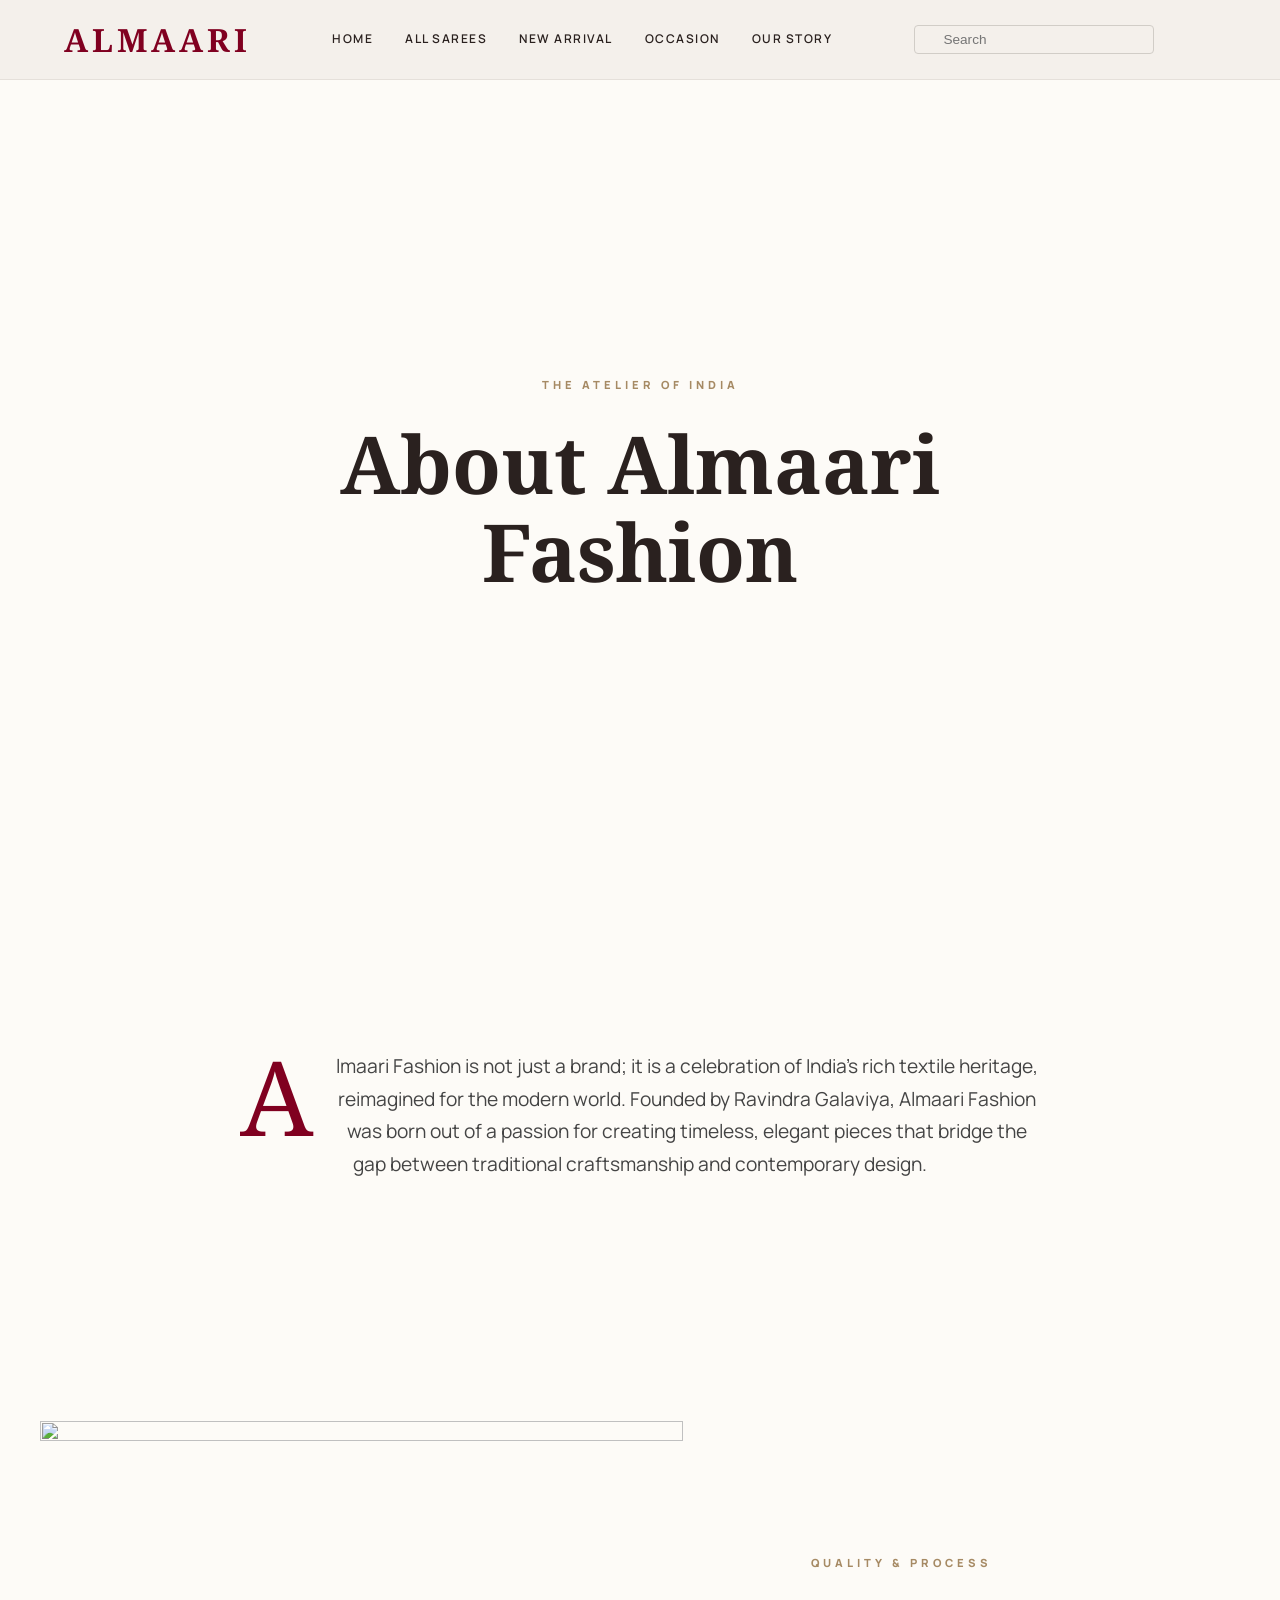
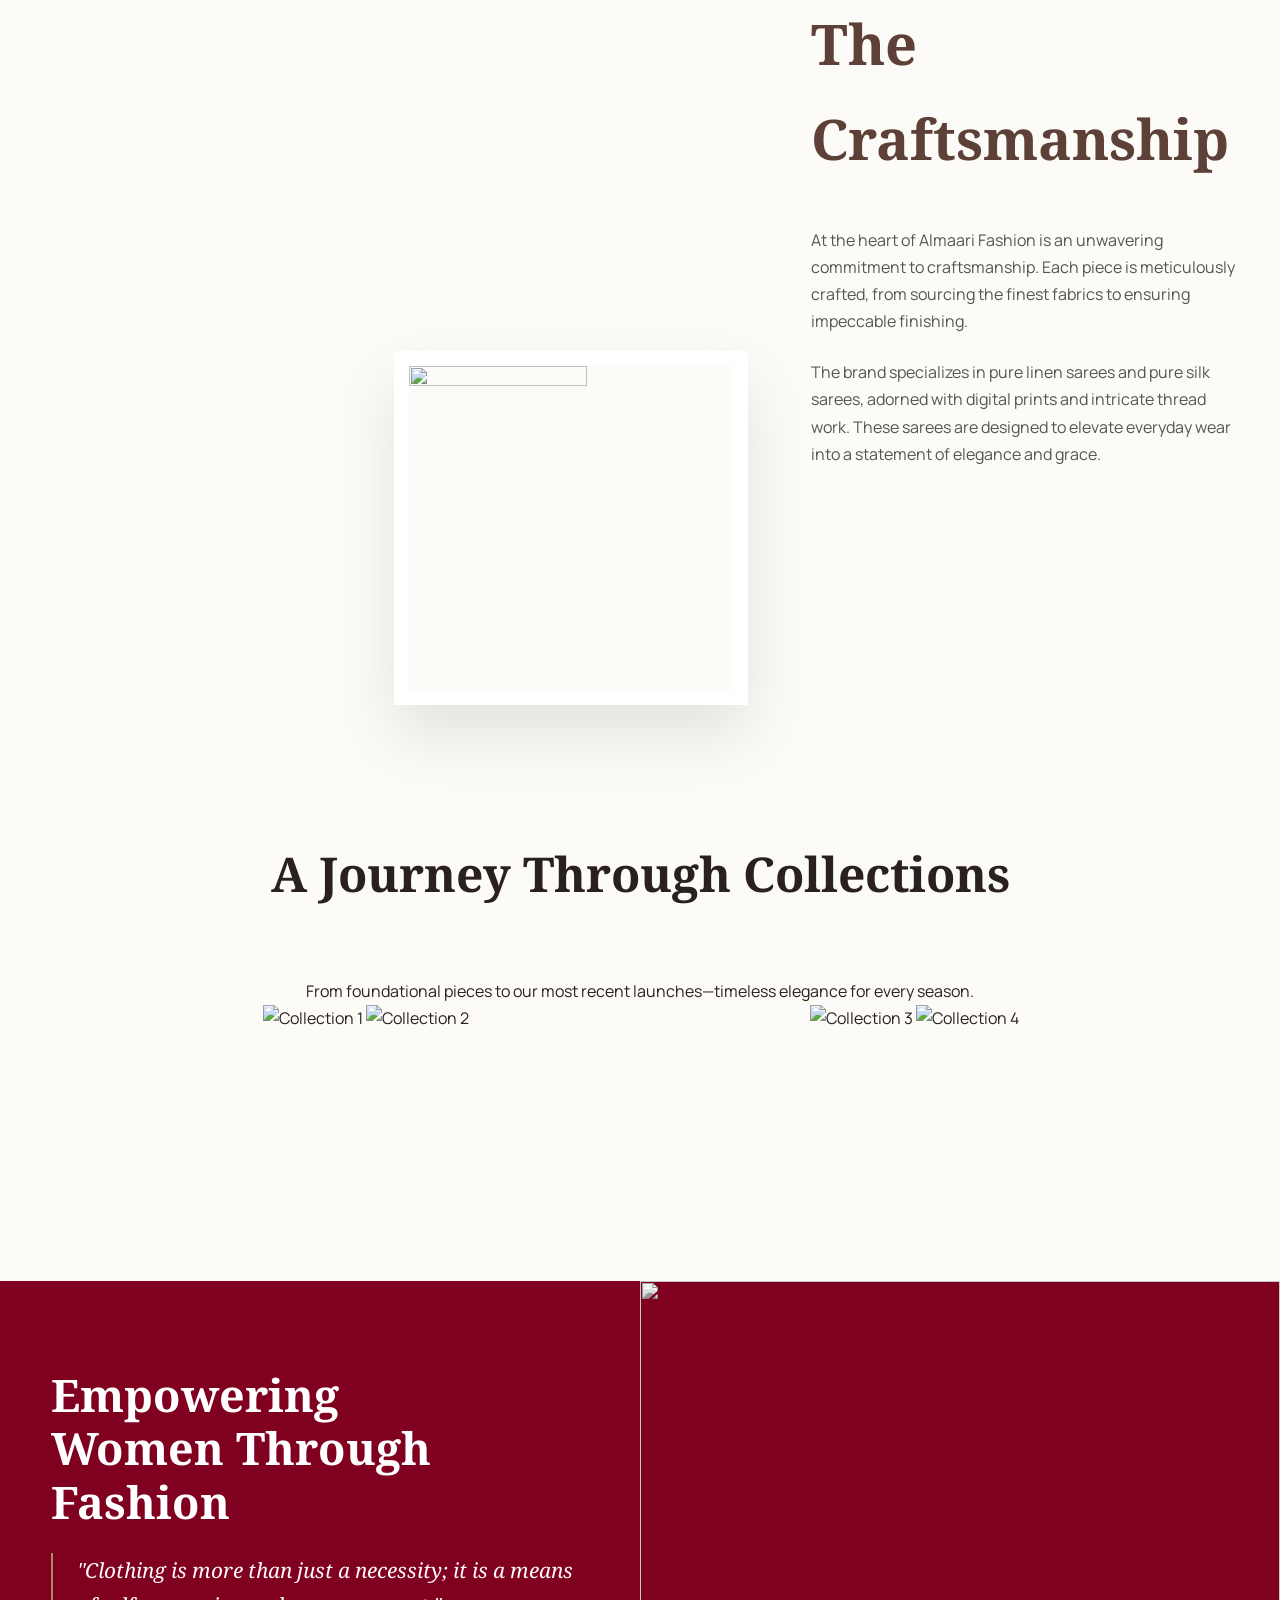
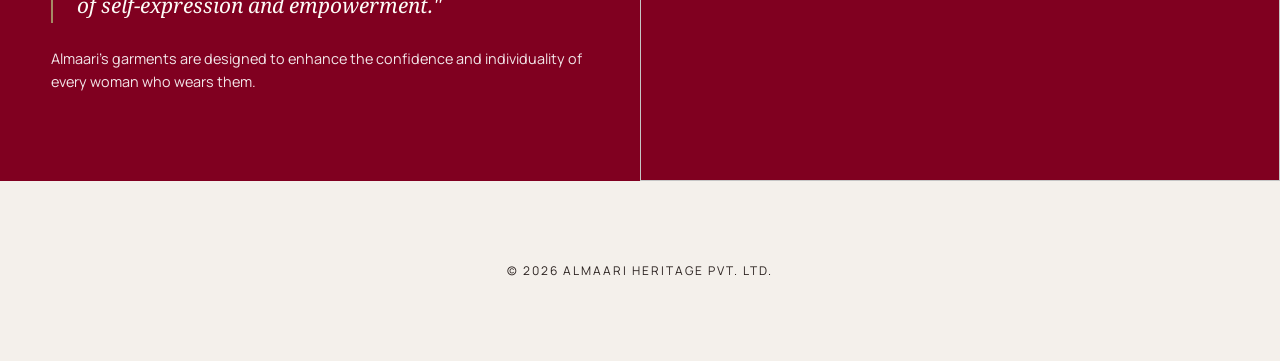
==== about.html @ ff7376d3 "Initialised the Project" ====
<!DOCTYPE html>
<html lang="en">
<head>
    <meta charset="UTF-8">
    <meta name="viewport" content="width=device-width, initial-scale=1.0">
    <title>ALMAARI | Our Story</title>
    <link href="https://fonts.googleapis.com/css2?family=Manrope:wght@400;600;700;800&family=Noto+Serif:ital,wght@0,400;0,700;1,400&display=swap" rel="stylesheet">
    <link rel="stylesheet" href="about.css">
    <script src="https://unpkg.com/lucide@latest"></script>
</head>
<body>

    <header class="navbar">
        <a href="index.html" class="logo">ALMAARI</a>
        <nav class="main-nav">
            <a href="index.html">HOME</a>
            <a href="all-sarees.html">ALL SAREES</a>
            <a href="new-arrival.html">NEW ARRIVAL</a>
            <a href="occasion.html">OCCASION</a>
            <a href="about.html">OUR STORY</a>
        </nav>
        <div class="nav-actions">
            <div class="search-bar"><i data-lucide="search"></i><input type="text" placeholder="Search"></div>
            <div class="nav-icons">
                <a href="wishlist.html"><i data-lucide="heart"></i></a>
                <a href="cart.html"><i data-lucide="shopping-bag"></i></a>
                <a href="account.html"><i data-lucide="user"></i></a>
            </div>
        </div>
    </header>

    <section class="about-hero">
        <div class="hero-content">
            <span class="label">THE ATELIER OF INDIA</span>
            <h1>About Almaari<br>Fashion</h1>
        </div>
    </section>

    <section class="intro-section">
        <div class="container">
            <p class="drop-cap-text">
                <span class="drop-cap">A</span>lmaari Fashion is not just a brand; it is a celebration of India's rich textile heritage, reimagined for the modern world. Founded by Ravindra Galaviya, Almaari Fashion was born out of a passion for creating timeless, elegant pieces that bridge the gap between traditional craftsmanship and contemporary design.
            </p>
        </div>
    </section>

    <section class="craftsmanship-section">
        <div class="container craft-grid">
            <div class="craft-images">
                <img src="https://images.unsplash.com/photo-1610030469983-98e550d6193c?auto=format&fit=crop&q=80" class="img-base">
                <img src="https://images.unsplash.com/photo-1505330622279-bf7d7fc918f4?auto=format&fit=crop&q=80" class="img-overlay-frame">
            </div>
            <div class="craft-text">
                <span class="label">QUALITY & PROCESS</span>
                <h2>The Craftsmanship</h2>
                <p>At the heart of Almaari Fashion is an unwavering commitment to craftsmanship. Each piece is meticulously crafted, from sourcing the finest fabrics to ensuring impeccable finishing.</p>
                <p>The brand specializes in pure linen sarees and pure silk sarees, adorned with digital prints and intricate thread work. These sarees are designed to elevate everyday wear into a statement of elegance and grace.</p>
            </div>
        </div>
    </section>

    <section class="journey-section">
        <div class="container">
            <div class="journey-header">
                <h2>A Journey Through Collections</h2>
                <p>From foundational pieces to our most recent launches—timeless elegance for every season.</p>
            </div>
            <div class="journey-grid">
                <div class="grid-left">
                    <img src="https://images.unsplash.com/photo-1583391733956-3750e0ff4e8b?auto=format&fit=crop&q=80" alt="Collection 1">
                    <img src="https://images.unsplash.com/photo-1544441893-675973eebb39?auto=format&fit=crop&q=80" alt="Collection 2">
                </div>
                <div class="grid-right">
                    <img src="https://images.unsplash.com/photo-1617627143750-d86bc21e42bb?auto=format&fit=crop&q=80" alt="Collection 3">
                    <img src="https://images.unsplash.com/photo-1528459801416-a9e53bbf4e17?auto=format&fit=crop&q=80" alt="Collection 4">
                </div>
            </div>
        </div>
    </section>

    <section class="empowerment-section">
        <div class="empowerment-container">
            <div class="empower-text">
                <h2>Empowering<br>Women Through<br>Fashion</h2>
                <blockquote class="quote">
                    "Clothing is more than just a necessity; it is a means of self-expression and empowerment."
                </blockquote>
                <p>Almaari's garments are designed to enhance the confidence and individuality of every woman who wears them.</p>
            </div>
            <div class="empower-visual">
                <img src="https://images.unsplash.com/photo-1534528741775-53994a69daeb?auto=format&fit=crop&q=80" class="portrait-bw">
            </div>
        </div>
    </section>

    <footer class="main-footer">
        <p>&copy; 2026 ALMAARI HERITAGE PVT. LTD.</p>
    </footer>

    <script>lucide.createIcons();</script>
</body>
</html>
---- about.css ----
/* --- UNIVERSAL ROOT --- */
:root {
    --primary: #800020;
    --secondary: #5D4037;
    --tertiary: #A68A64;
    --neutral: #FDFBF7;
    --white: #FFFFFF;
    --text-dark: #2A211F;
    --border: #E5E0DA;
}

* { margin: 0; padding: 0; box-sizing: border-box; }
body { font-family: 'Manrope', sans-serif; background: var(--neutral); color: var(--text-dark); line-height: 1.7; overflow-x: hidden; }

/* --- FIXED NAVBAR (LOCKED) --- */
.navbar { 
    display: flex; justify-content: space-between; align-items: center; 
    padding: 0 5%; background: #F4F0EB; border-bottom: 1px solid #E5E0DA;
    position: fixed; top: 0; left: 0; width: 100%; height: 80px; z-index: 1000;
}
.logo { font-family: 'Noto Serif', serif; font-size: 2rem; color: var(--primary); letter-spacing: 4px; font-weight: 700; text-decoration: none; text-transform: uppercase; line-height: 80px; }
.main-nav { display: flex; gap: 2rem; height: 80px; align-items: center; }
.main-nav a { text-decoration: none; color: #2A211F; font-size: 0.75rem; font-weight: 600; letter-spacing: 1.5px; transition: 0.3s; }
.main-nav a.active { color: var(--primary); }
.nav-actions { display: flex; align-items: center; gap: 1.5rem; }
.search-bar { display: flex; align-items: center; border: 1px solid #D1CDC7; padding: 0.4rem 1rem; border-radius: 4px; width: 240px; }
.search-bar input { border: none; background: transparent; outline: none; width: 100%; padding-left: 0.8rem; font-size: 0.85rem; }
.nav-icons { display: flex; gap: 1.2rem; }
.nav-icons svg { width: 20px; height: 20px; stroke-width: 1.2px; color: #2A211F; }

/* --- HERO SECTION --- */
.about-hero {
    height: 90vh;
    margin-top: 80px;
    background: linear-gradient(to bottom, rgba(253,251,247,0) 60%, rgba(253,251,247,1) 100%),
                url('https://images.unsplash.com/photo-1610030469983-98e550d6193c?auto=format&fit=crop&q=80');
    background-size: cover; background-position: center;
    display: flex; align-items: center; justify-content: center; text-align: center;
}
.hero-content h1 { font-family: 'Noto Serif', serif; font-size: 5rem; color: var(--text-dark); line-height: 1.1; }
.label { font-size: 0.7rem; font-weight: 800; letter-spacing: 4px; color: var(--tertiary); display: block; margin-bottom: 1.5rem; }

/* --- INTRO & DROP CAP --- */
.container { max-width: 1200px; margin: 0 auto; padding: 0 5%; }
.intro-section { padding: 10rem 0; text-align: center; }
.drop-cap-text { font-size: 1.2rem; color: #444; max-width: 800px; margin: 0 auto; }
.drop-cap { float: left; font-family: 'Noto Serif', serif; font-size: 6.5rem; line-height: 0.7; color: var(--primary); margin: 10px 20px 0 0; }

/* --- CRAFTSMANSHIP (THE OVERLAP) --- */
.craft-grid { display: grid; grid-template-columns: 1.2fr 0.8fr; gap: 8rem; align-items: center; padding: 5rem 0; }
.craft-images { position: relative; }
.img-base { width: 100%; aspect-ratio: 4/5; object-fit: cover; }
.img-overlay-frame { 
    position: absolute; bottom: -10%; right: -10%; width: 55%; aspect-ratio: 1/1; 
    border: 15px solid var(--white); box-shadow: 0 30px 60px rgba(0,0,0,0.1); object-fit: cover; 
}
.craft-text h2 { font-family: 'Noto Serif', serif; font-size: 3.5rem; margin-bottom: 2.5rem; color: var(--secondary); }
.craft-text p { margin-bottom: 1.5rem; color: #555; }

/* --- JOURNEY GALLERY --- */
.journey-section { padding: 8rem 0; text-align: center; }
.journey-header h2 { font-family: 'Noto Serif', serif; font-size: 3rem; margin-bottom: 4rem; }
.journey-grid { display: grid; grid-template-columns: 1fr 1fr; gap: 1.5rem; }
.grid-left img, .grid-right img { width: 100%; object-fit: cover; margin-bottom: 1.5rem; }
.grid-left img:first-child { height: 600px; }
.grid-right img:first-child { height: 350px; }

/* --- EMPOWERMENT (MAROON BOX) --- */
/* --- COMPACT EMPOWERMENT SECTION --- */
.empowerment-section { 
    background: var(--primary); 
    display: flex; 
    min-height: 500px; /* Reduced from 700px */
    margin-top: 6rem;   /* Reduced top margin */
}

.empowerment-container { 
    display: grid; 
    grid-template-columns: 1fr 1fr; 
    width: 100%; 
}

.empower-text { 
    padding: 6% 8%; /* Significantly reduced padding */
    display: flex; 
    flex-direction: column; 
    justify-content: center; 
    color: var(--white); 
}

.empower-text h2 { 
    font-family: 'Noto Serif', serif; 
    font-size: 2.8rem; /* Scaled down from 4rem */
    line-height: 1.2; 
    margin-bottom: 1.5rem; 
}

.quote { 
    font-family: 'Noto Serif', serif; 
    font-style: italic; 
    font-size: 1.3rem; /* Scaled down from 1.6rem */
    border-left: 2px solid var(--tertiary); 
    padding-left: 1.5rem; 
    margin-bottom: 1.5rem; 
    color: var(--neutral); 
}

.empower-text p {
    font-size: 0.9rem;
    line-height: 1.6;
    opacity: 0.9;
}

.empower-visual {
    height: 500px; /* Matches the new min-height */
    overflow: hidden;
}

.portrait-bw { 
    width: 100%; 
    height: 100%; 
    object-fit: cover; 
    filter: grayscale(100%) contrast(1.1); 
}

/* Responsive adjustment */
@media (max-width: 1024px) {
    .empowerment-section { min-height: auto; }
    .empower-visual { height: 400px; }
}
/* --- FOOTER --- */
.main-footer { padding: 5rem 0; text-align: center; background: #F4F0EB; font-size: 0.75rem; letter-spacing: 2px; }

/* --- RESPONSIVE --- */
@media (max-width: 1024px) {
    .empowerment-section { min-height: auto; }
    .empower-visual { height: 400px; }
    .craft-grid, .empowerment-container, .journey-grid { grid-template-columns: 1fr; }
    .hero-content h1 { font-size: 3.5rem; }
    .img-overlay-frame { display: none; }
}
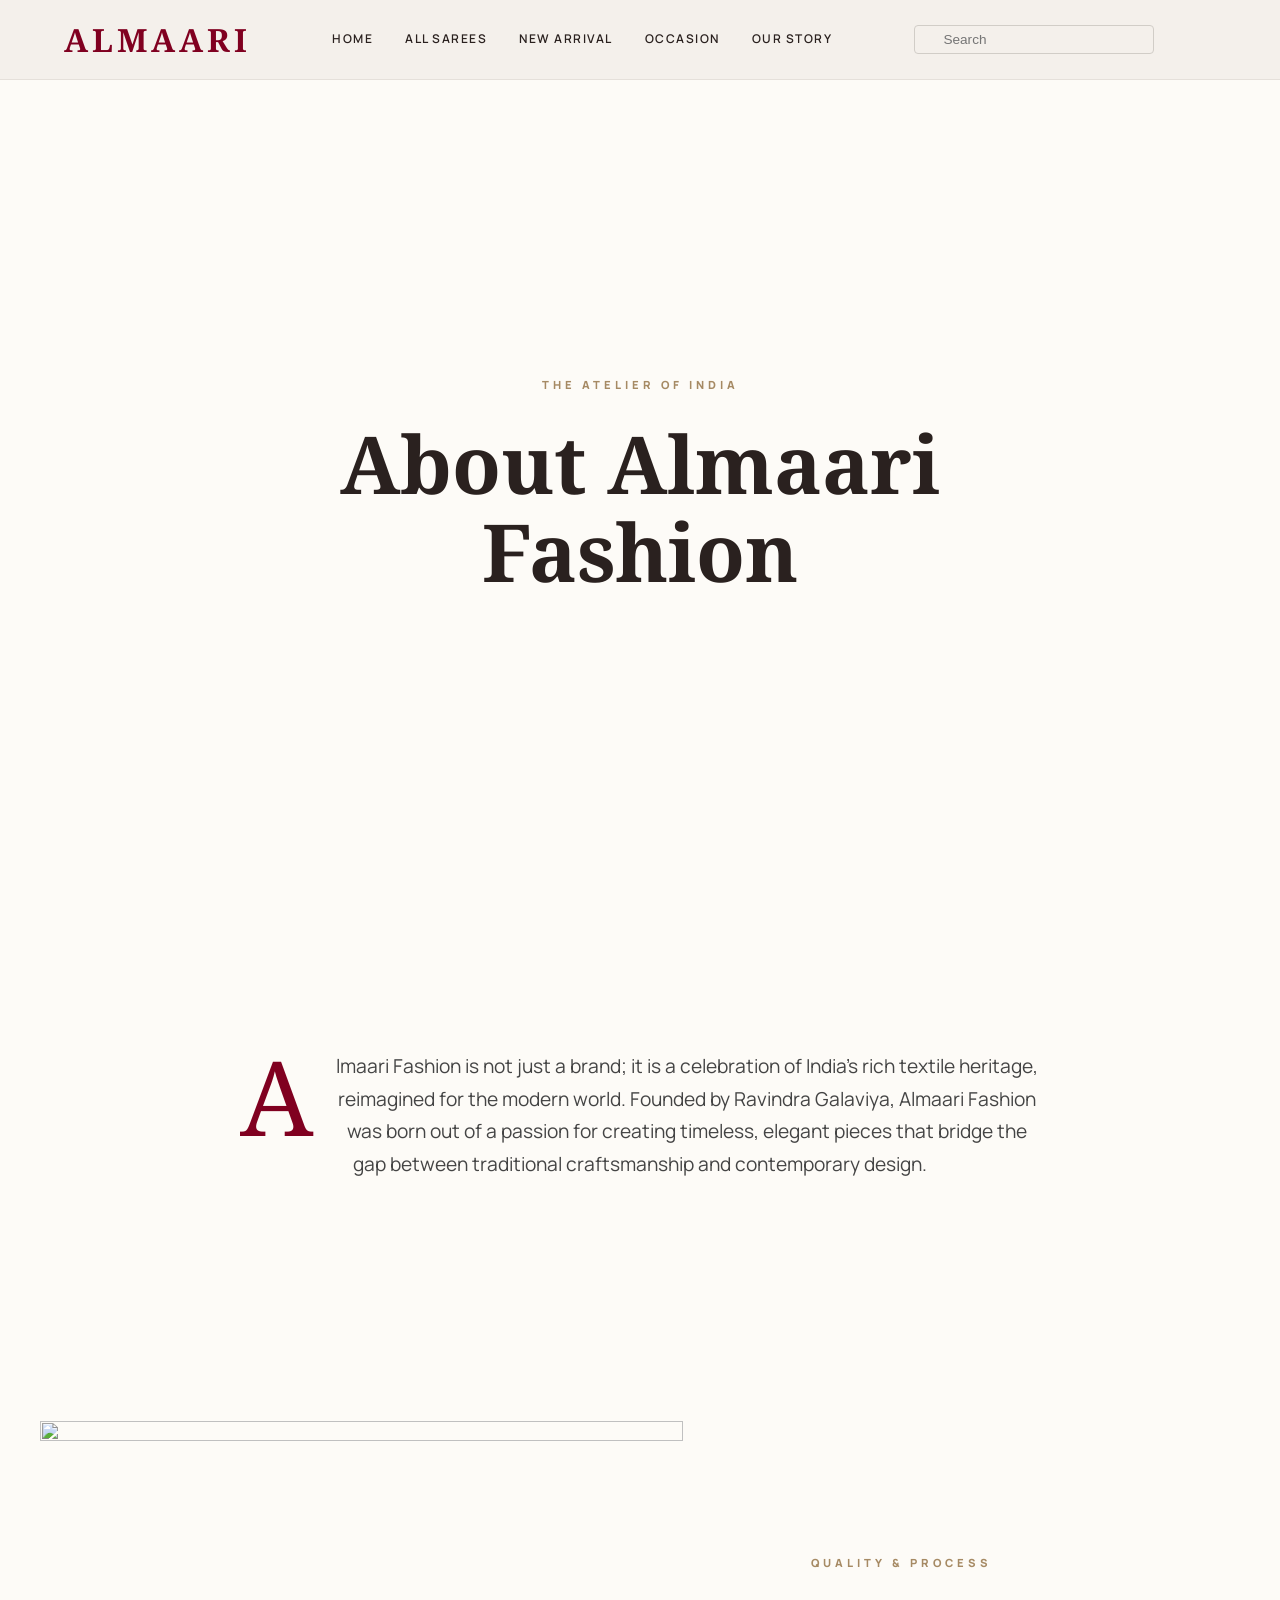
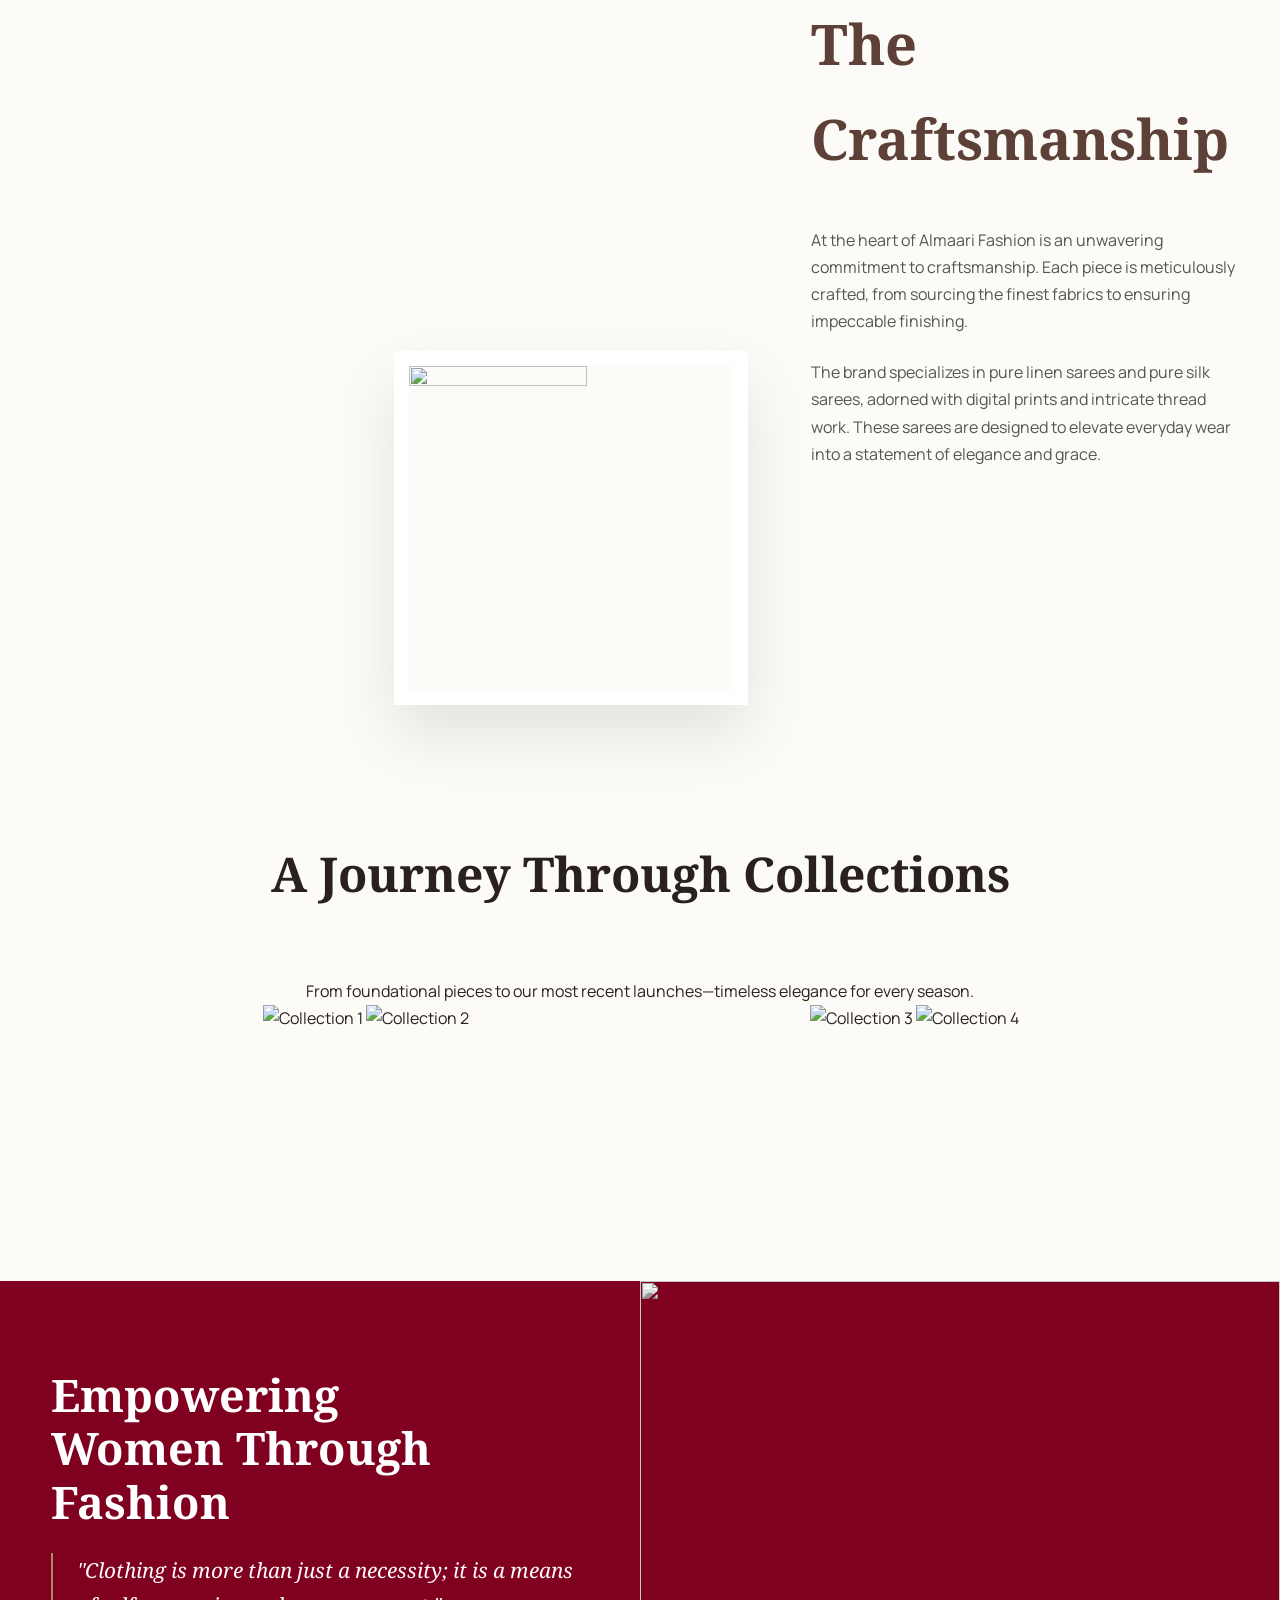
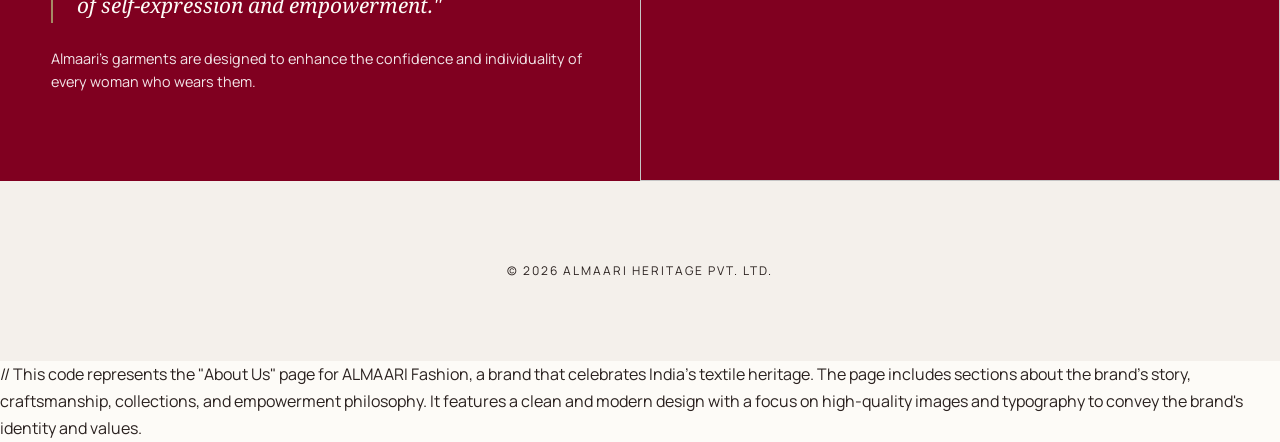
==== commit 36da3e10: "Updated about and all saree page" ====
--- a/about.html
+++ b/about.html
@@ -99,4 +99,6 @@
 
     <script>lucide.createIcons();</script>
 </body>
-</html>+</html>
+
+// This code represents the "About Us" page for ALMAARI Fashion, a brand that celebrates India's textile heritage. The page includes sections about the brand's story, craftsmanship, collections, and empowerment philosophy. It features a clean and modern design with a focus on high-quality images and typography to convey the brand's identity and values.
